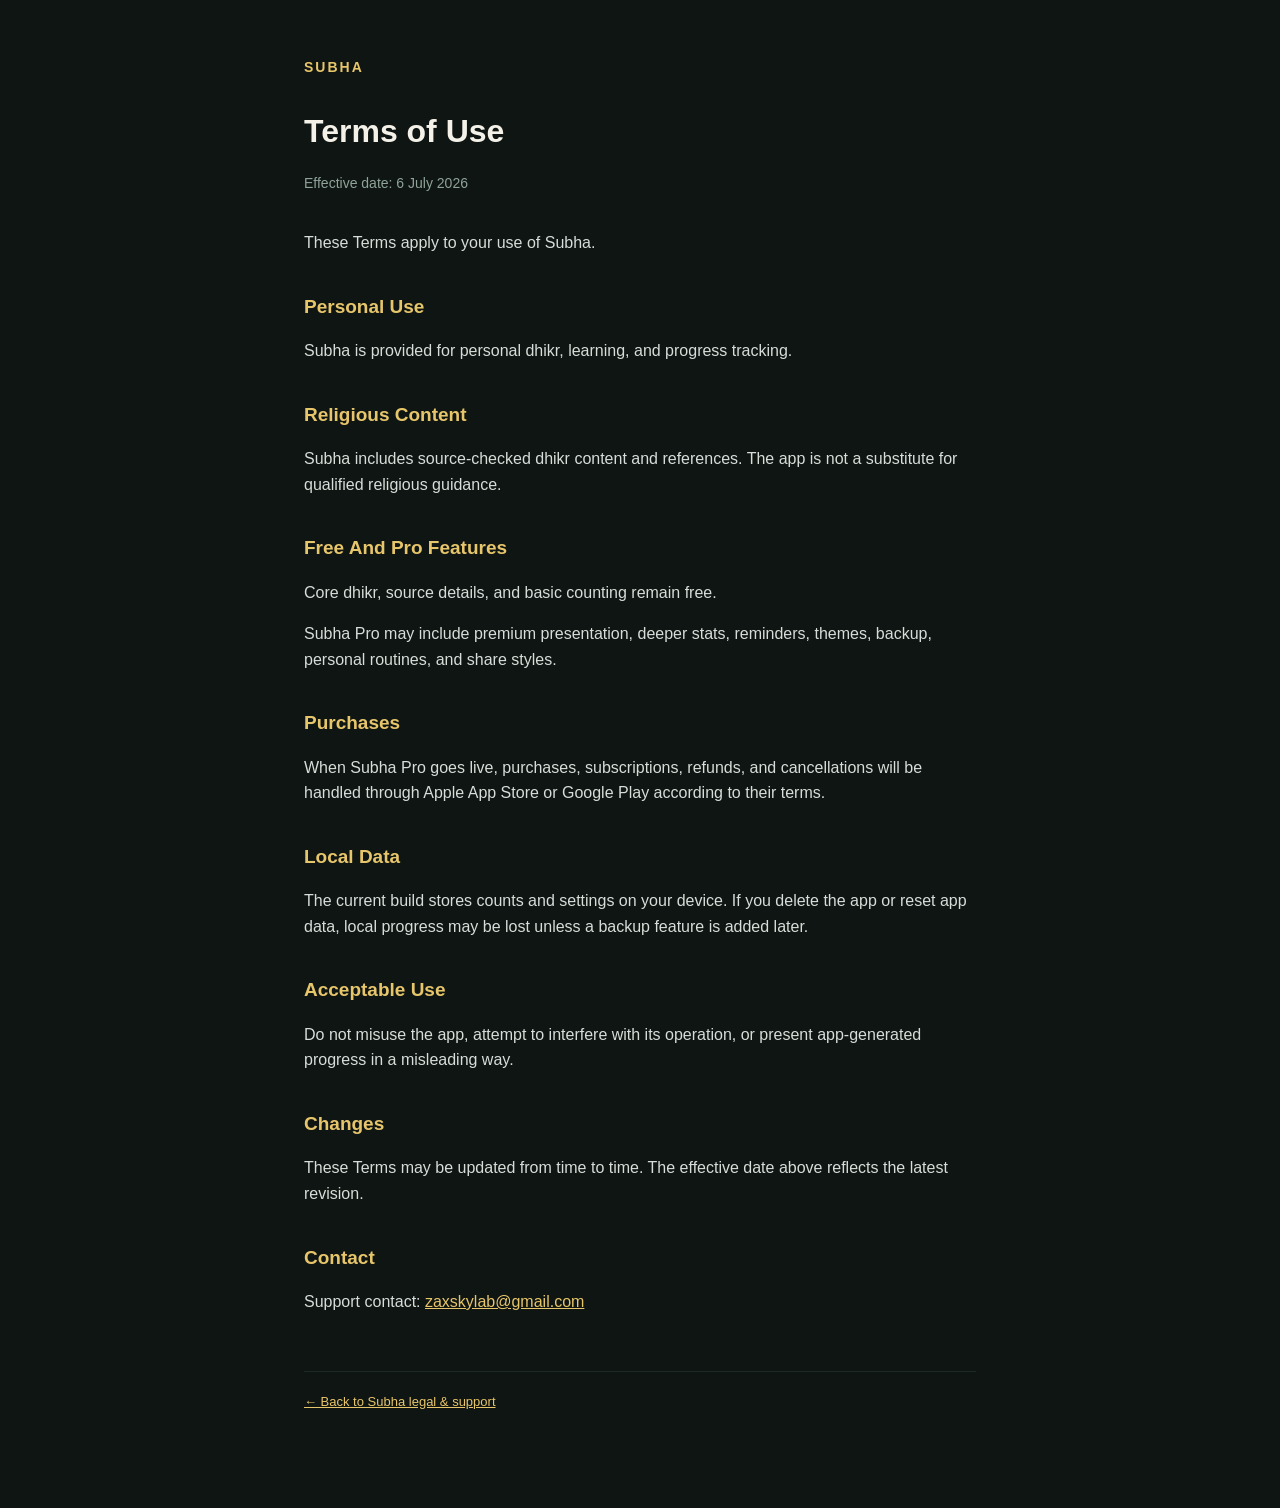
==== terms.html @ a21d2278 "Add Subha privacy policy, terms, and support pages" ====
<!doctype html>
<html lang="en">
<head>
<meta charset="utf-8" />
<meta name="viewport" content="width=device-width, initial-scale=1" />
<title>Terms of Use — Subha</title>
<link rel="stylesheet" href="style.css" />
</head>
<body>
  <div class="wrap">
    <a class="brand" href="./">Subha</a>
    <h1>Terms of Use</h1>
    <p class="meta">Effective date: 6 July 2026</p>

    <p>These Terms apply to your use of Subha.</p>

    <h2>Personal Use</h2>
    <p>Subha is provided for personal dhikr, learning, and progress tracking.</p>

    <h2>Religious Content</h2>
    <p>Subha includes source-checked dhikr content and references. The app is not a substitute for qualified religious guidance.</p>

    <h2>Free And Pro Features</h2>
    <p>Core dhikr, source details, and basic counting remain free.</p>
    <p>Subha Pro may include premium presentation, deeper stats, reminders, themes, backup, personal routines, and share styles.</p>

    <h2>Purchases</h2>
    <p>When Subha Pro goes live, purchases, subscriptions, refunds, and cancellations will be handled through Apple App Store or Google Play according to their terms.</p>

    <h2>Local Data</h2>
    <p>The current build stores counts and settings on your device. If you delete the app or reset app data, local progress may be lost unless a backup feature is added later.</p>

    <h2>Acceptable Use</h2>
    <p>Do not misuse the app, attempt to interfere with its operation, or present app-generated progress in a misleading way.</p>

    <h2>Changes</h2>
    <p>These Terms may be updated from time to time. The effective date above reflects the latest revision.</p>

    <h2>Contact</h2>
    <p>Support contact: <a href="mailto:zaxskylab@gmail.com">zaxskylab@gmail.com</a></p>

    <footer><a href="./">&larr; Back to Subha legal &amp; support</a></footer>
  </div>
</body>
</html>
---- style.css ----
:root {
  --bg: #0e1512;
  --surface: #16201b;
  --border: #1d2a24;
  --text: #f4f1e9;
  --muted: #8fa39a;
  --gold: #c9a14a;
  --gold-bright: #e7c56b;
}

* { box-sizing: border-box; }

body {
  margin: 0;
  background: var(--bg);
  color: var(--text);
  font-family: -apple-system, BlinkMacSystemFont, "Segoe UI", Roboto, Inter, sans-serif;
  line-height: 1.6;
}

.wrap {
  max-width: 720px;
  margin: 0 auto;
  padding: 56px 24px 96px;
}

.brand {
  display: flex;
  align-items: center;
  gap: 10px;
  text-decoration: none;
  color: var(--gold-bright);
  font-weight: 700;
  letter-spacing: 2px;
  font-size: 14px;
  text-transform: uppercase;
}

h1 {
  font-size: 32px;
  margin: 28px 0 4px;
}

.meta {
  color: var(--muted);
  font-size: 14px;
  margin-bottom: 36px;
}

h2 {
  font-size: 19px;
  color: var(--gold-bright);
  margin: 36px 0 10px;
}

p, li {
  color: #d7ddd8;
  font-size: 16px;
}

a { color: var(--gold-bright); }

.card {
  background: var(--surface);
  border: 1px solid var(--border);
  border-radius: 16px;
  padding: 20px 22px;
  margin: 10px 0;
  text-decoration: none;
  display: block;
  color: var(--text);
}

.card b { color: var(--gold-bright); }

footer {
  margin-top: 56px;
  color: var(--muted);
  font-size: 13px;
  border-top: 1px solid var(--border);
  padding-top: 20px;
}
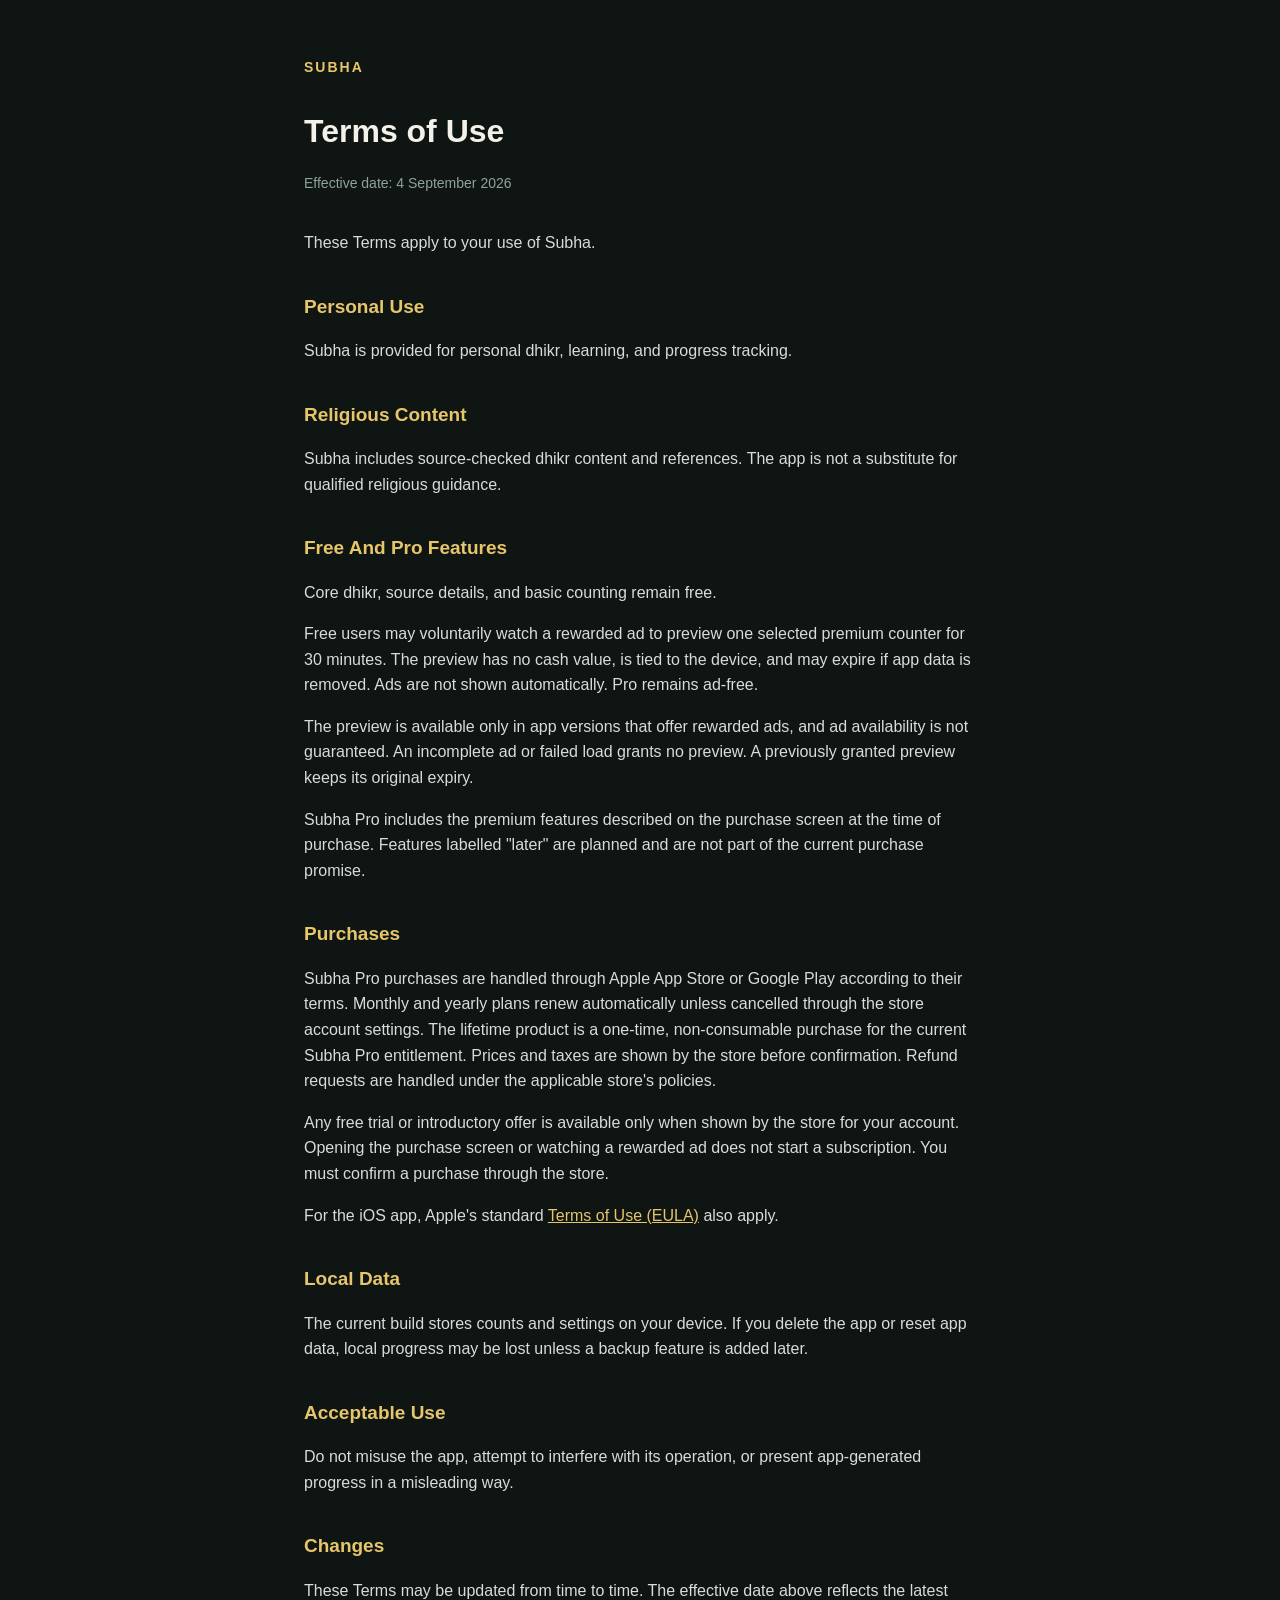
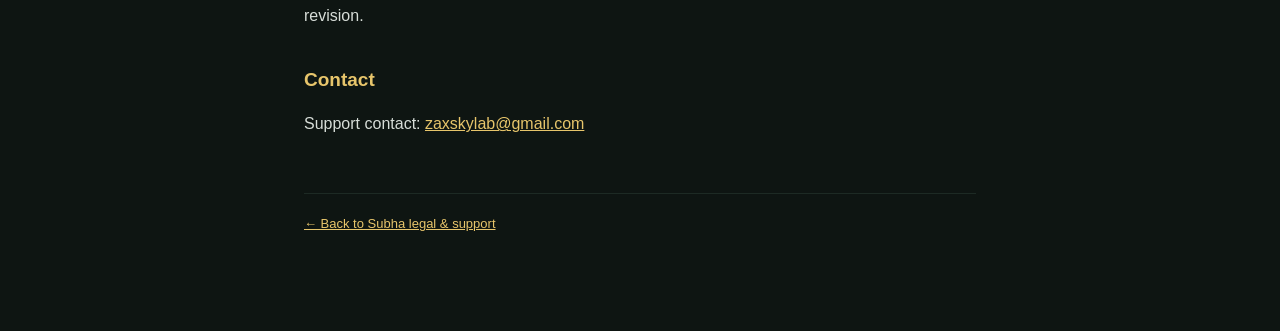
==== commit 933c099d: "Clarify Subha purchases and 30-minute rewarded previews" ====
--- a/terms.html
+++ b/terms.html
@@ -1,17 +1,16 @@
 <!doctype html>
 <html lang="en">
 <head>
-<meta charset="utf-8" />
-<meta name="viewport" content="width=device-width, initial-scale=1" />
-<title>Terms of Use — Subha</title>
-<link rel="stylesheet" href="style.css" />
+  <meta charset="utf-8" />
+  <meta name="viewport" content="width=device-width, initial-scale=1" />
+  <title>Terms of Use - Subha</title>
+  <link rel="stylesheet" href="style.css" />
 </head>
 <body>
-  <div class="wrap">
+  <main class="wrap">
     <a class="brand" href="./">Subha</a>
     <h1>Terms of Use</h1>
-    <p class="meta">Effective date: 6 July 2026</p>
-
+    <p class="meta">Effective date: 4 September 2026</p>
     <p>These Terms apply to your use of Subha.</p>
 
     <h2>Personal Use</h2>
@@ -22,10 +21,14 @@
 
     <h2>Free And Pro Features</h2>
     <p>Core dhikr, source details, and basic counting remain free.</p>
-    <p>Subha Pro may include premium presentation, deeper stats, reminders, themes, backup, personal routines, and share styles.</p>
+    <p>Free users may voluntarily watch a rewarded ad to preview one selected premium counter for 30 minutes. The preview has no cash value, is tied to the device, and may expire if app data is removed. Ads are not shown automatically. Pro remains ad-free.</p>
+    <p>The preview is available only in app versions that offer rewarded ads, and ad availability is not guaranteed. An incomplete ad or failed load grants no preview. A previously granted preview keeps its original expiry.</p>
+    <p>Subha Pro includes the premium features described on the purchase screen at the time of purchase. Features labelled "later" are planned and are not part of the current purchase promise.</p>
 
     <h2>Purchases</h2>
-    <p>When Subha Pro goes live, purchases, subscriptions, refunds, and cancellations will be handled through Apple App Store or Google Play according to their terms.</p>
+    <p>Subha Pro purchases are handled through Apple App Store or Google Play according to their terms. Monthly and yearly plans renew automatically unless cancelled through the store account settings. The lifetime product is a one-time, non-consumable purchase for the current Subha Pro entitlement. Prices and taxes are shown by the store before confirmation. Refund requests are handled under the applicable store's policies.</p>
+    <p>Any free trial or introductory offer is available only when shown by the store for your account. Opening the purchase screen or watching a rewarded ad does not start a subscription. You must confirm a purchase through the store.</p>
+    <p>For the iOS app, Apple's standard <a href="https://www.apple.com/legal/internet-services/itunes/dev/stdeula/">Terms of Use (EULA)</a> also apply.</p>
 
     <h2>Local Data</h2>
     <p>The current build stores counts and settings on your device. If you delete the app or reset app data, local progress may be lost unless a backup feature is added later.</p>
@@ -38,8 +41,7 @@
 
     <h2>Contact</h2>
     <p>Support contact: <a href="mailto:zaxskylab@gmail.com">zaxskylab@gmail.com</a></p>
-
     <footer><a href="./">&larr; Back to Subha legal &amp; support</a></footer>
-  </div>
+  </main>
 </body>
 </html>
